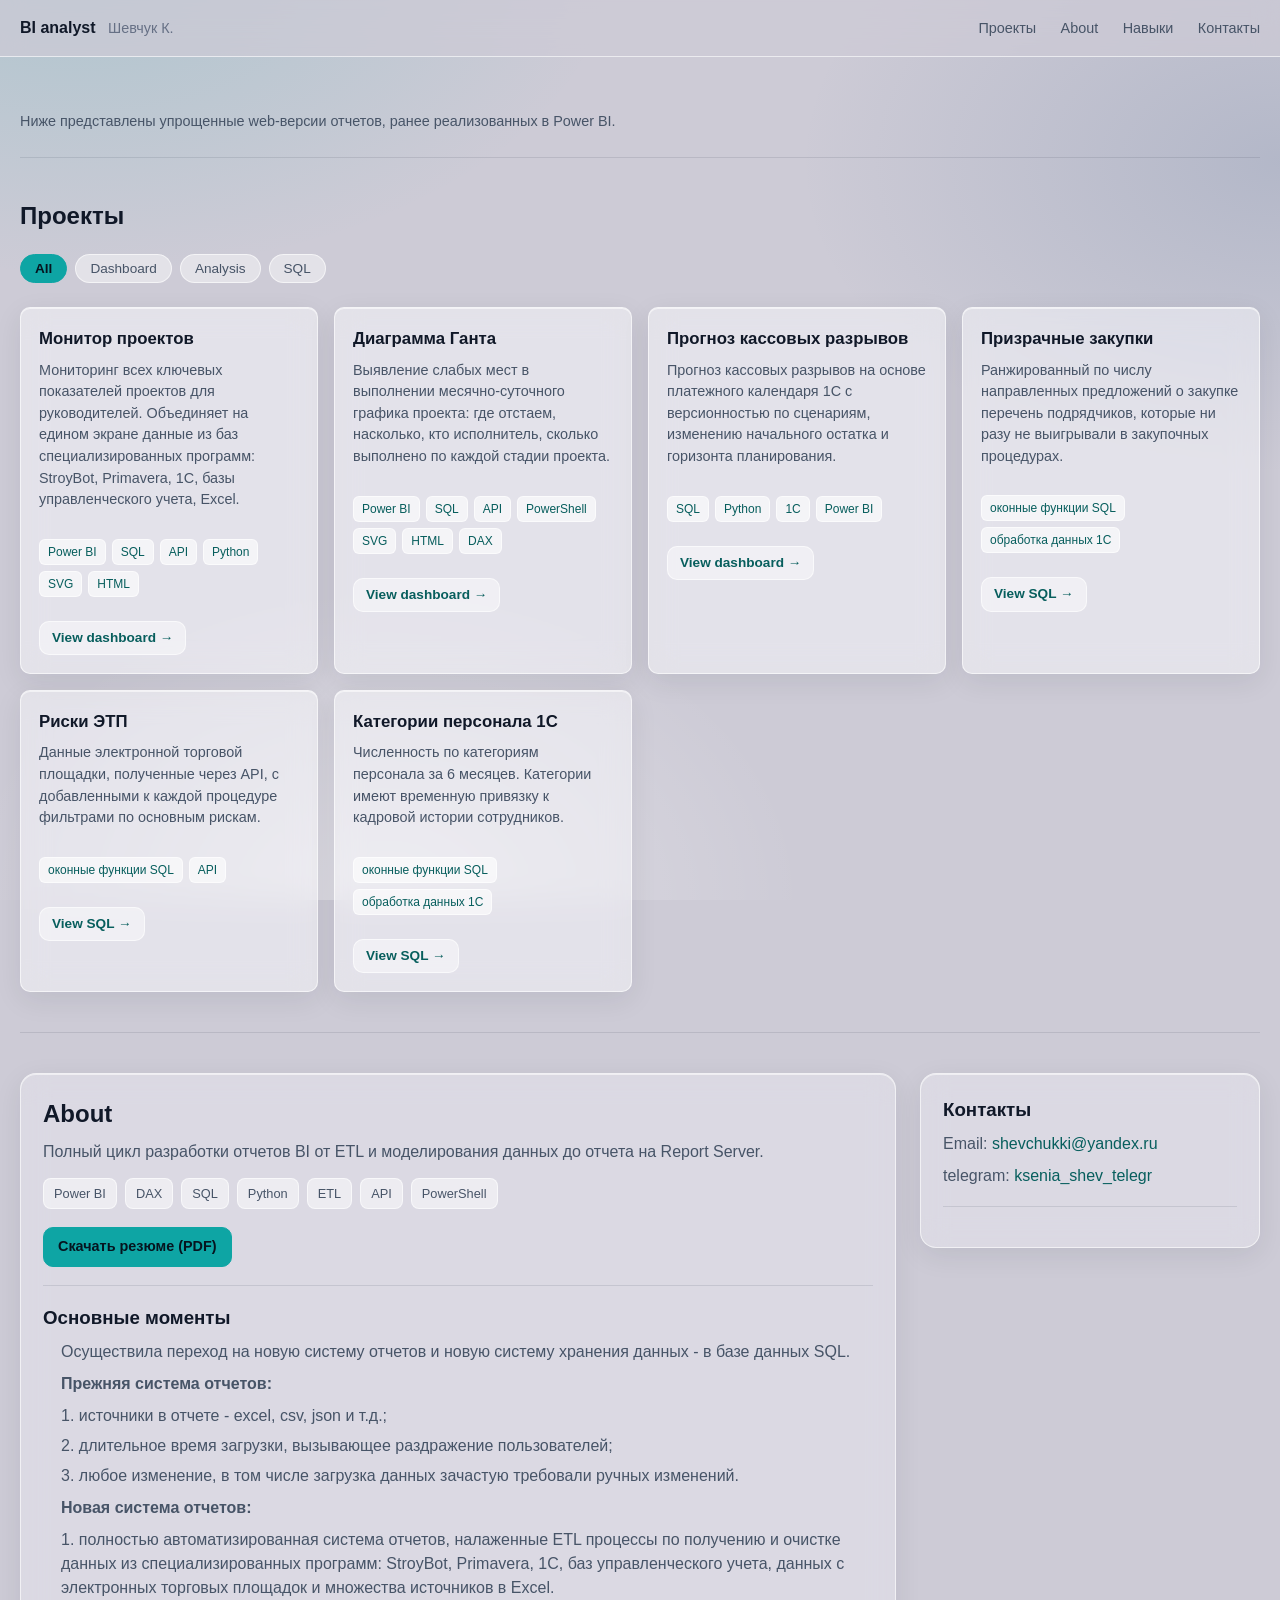
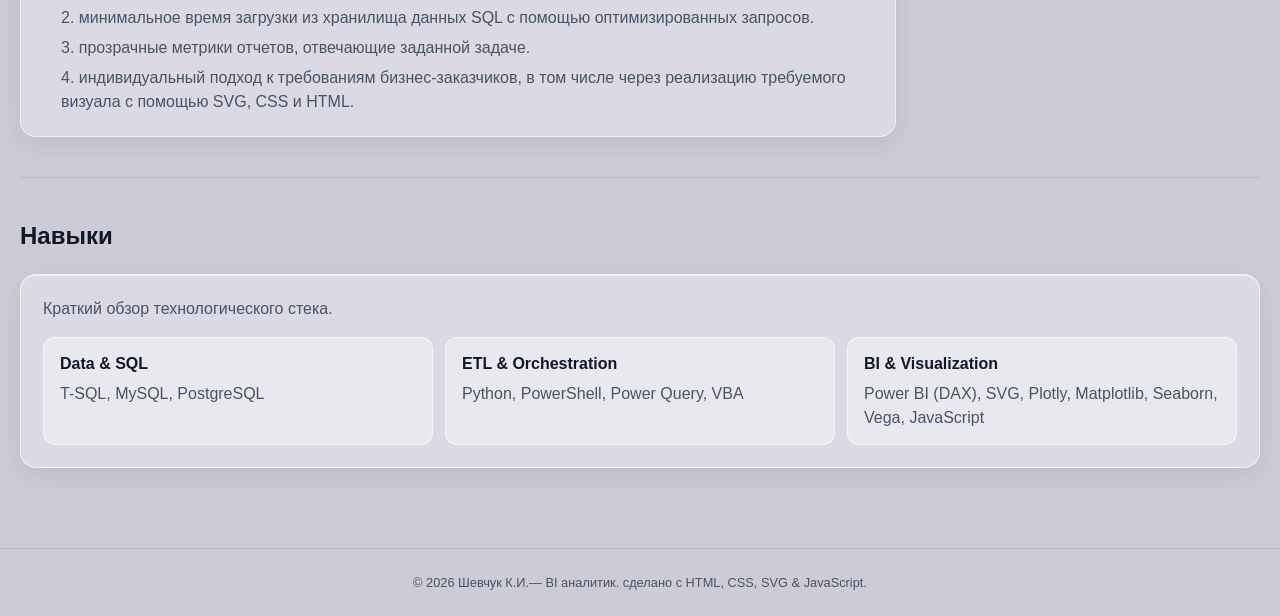
==== index.html @ 77c1cafa "загружаем готовый проект - первая загрузка" ====
<!DOCTYPE html>
<html lang="en">

<head>
    <meta charset="UTF-8">
    <meta name="viewport" content="width=device-width, initial-scale=1.0">
    <title>BI analyst</title>
    <link rel="stylesheet" href="style.css">
</head>

<body>

    <header class="site-header">
        <div class="container header-inner">
            <div class="brand">
                <span class="brand-name" id="profile-name">BI analyst</span>
                <span class="brand-role" id="profile-role">Шевчук К.</span>
            </div>
            <nav>
                <a href="#projects">Проекты</a>
                <a href="#about">About</a>
                <a href="#skills">Навыки</a>
                <a href="#contact">Контакты</a>
            </nav>
        </div>
    </header>

    <section class="hero">
        <div class="container">
            <p id="profile-summary" class="hero-summary">Loading profile…</p>
        </div>
    </section>

    <main class="container">

        <section id="projects" class="section">
            <h2>Проекты</h2>

            <div class="filters" id="filters" role="tablist" aria-label="Filter projects by category">
                <button class="filter-btn is-active" data-filter="all">All</button>
            </div>

            <div class="project-grid" id="project-grid">

            </div>
        </section>

       
        <!-- <section id="chart" class="section">
            <h2 id="chart-title">Highlights</h2>
            <svg id="bar-chart" viewBox="0 0 320 220" preserveAspectRatio="xMidYMid meet" role="img"
                aria-label="Bar chart">
                
            </svg>
        </section> -->

        <!-- ===== Timeline =====
        <section id="timeline" class="section">
            <h2>Timeline</h2>
            <svg id="timeline-svg" viewBox="0 0 700 200" preserveAspectRatio="xMidYMid meet" role="img"
                aria-label="Project timeline, spaced by date">
            
            </svg>
         </section>  -->

        
        <section id="about" class="section about-grid">
            <div class="card intro">
                <h2>About</h2>
                <p class="muted">Полный цикл разработки отчетов BI от ETL и моделирования данных до отчета на Report Server.</p>

                <div class="skills">
                    <span class="chip">Power BI</span>
                    <span class="chip">DAX</span>
                    <span class="chip">SQL</span>
                    <span class="chip">Python</span>
                    <span class="chip">ETL</span>
                    <span class="chip">API</span>
                    <span class="chip">PowerShell</span>
                </div>

                <div class="about-actions">
                    <a class="btn download" href="resume.pdf" download>Скачать резюме (PDF)</a>
                    <!-- <a class="link-quiet" href="#contact">Email / LinkedIn</a> -->
                </div>

                <hr class="card-divider">

                <h3>Основные моменты</h3>
                <ul class="highlights">
                Осуществила переход на новую систему отчетов и новую систему хранения данных - в базе данных SQL. 
    <p></p>
	<p class="marked">Прежняя система отчетов: </p>
	<li>1. источники в отчете - excel, csv, json и т.д.;</li>
	<li>2. длительное время загрузки, вызывающее раздражение пользователей;</li>
	<li>3. любое изменение, в том числе загрузка данных зачастую требовали ручных изменений.</li>
	<p></p>
	<p class="marked">Новая система отчетов:</p>
	<li>1. полностью автоматизированная система отчетов, налаженные ETL процессы по получению и очистке данных из специализированных программ: StroyBot, Primavera, 1C, баз управленческого учета, данных с электронных торговых площадок и множества источников в Excel.</li>
	<li>2. минимальное время загрузки из хранилища данных SQL с помощью оптимизированных запросов.</li>
	<li>3. прозрачные метрики отчетов, отвечающие заданной задаче.</li>
    <li>4. индивидуальный подход к требованиям бизнес-заказчиков, в том числе через реализацию требуемого визуала с помощью SVG, CSS и HTML.</li>

                </ul>
            </div>

            <aside  id="contact" class="card contact-card">
                <h3>Контакты</h3>
                <p class="muted">Email: <a href="shevchukki@yandex.ru">shevchukki@yandex.ru</a></p>
                <p class="muted">telegram: <a href="https://t.me/ksenia_shev_telegr">ksenia_shev_telegr</a></p> 
                <!-- <p class="muted">GitHub: <a href="#">github.com/your</a></p> -->

                <hr class="card-divider">

                <!-- <h4>Quick tech</h4>
                <div class="tags">
                    <span class="tag">SQL</span>
                    <span class="tag">Power BI</span>
                    <span class="tag">DAX</span>
                    <span class="tag">Python</span>
                </div> -->
            </aside>
        </section>

       
        <section id="skills" class="section">
            <h2>Навыки </h2>
            <div class="card">
                <p class="muted">Краткий обзор технологического стека.</p>
                <div class="skills-grid">
                    <div class="skill-group">
                        <h4>Data &amp; SQL</h4>
                        <p class="muted">T-SQL, MySQL, PostgreSQL</p>
                    </div>
                    <div class="skill-group">
                        <h4>ETL &amp; Orchestration</h4>
                        <p class="muted">Python, PowerShell, Power Query, VBA</p>
                    </div>
                    <div class="skill-group">
                        <h4>BI &amp; Visualization</h4>
                        <p class="muted">Power BI (DAX), SVG, Plotly, Matplotlib, Seaborn, Vega, JavaScript</p>
                    </div>
                    <!-- <div class="skill-group">
                        <h4>Cloud / DevOps</h4>
                        <p class="muted">Azure, Git, CI/CD, deployment pipelines</p>
                    </div> -->
                </div>
            </div>
        </section>


        <!-- <section id="contact" class="section">
            <div class="card cta">
                <div>
                    <h3>Get in touch</h3>
                    <p class="muted">Email me at <a href="mailto:you@domain.com">you@domain.com</a> — or download my
                        resume to see full experience.</p>
                </div>
                <div class="cta-actions">
                    <a class="btn download" href="mailto:you@domain.com">Email</a>
                    <a class="btn" href="https://www.linkedin.com/" target="_blank" rel="noopener">LinkedIn</a>
                </div>
            </div>
        </section> -->

    </main>

    <footer class="site-footer">
        <div class="container">
            <p>&copy; <span id="year">2026</span> Шевчук К.И.— BI аналитик. сделано с HTML, CSS, SVG &amp; JavaScript.</p>
        </div>
    </footer>

    <script src="script.js"></script>
</body>

</html>
---- style.css ----
:root {
  --bg: #cdcbd6;

  /* --bg: #b4c0d5; */
  /* --bg: #b7c7d6; */
  /* --bg: #cbd5db; */
  /* --bg: #b7b4c7; */
  /* --bg: #b7b8cc; */
  /* --bg: #d5dbe2; */
  /* --bg: #bcc0de; */
  /* --bg: #e2d4e0; */
  /* --bg: #F7F8FA; */
  --surface: #FFFFFF;
  --surface-2: #FFFFFF;
  --border: #E2E6EB;
  --muted: #9aa4b2;
  --color-border-strong: #CBD2DA;
  --text: #101828;
  --color-text-secondary: #475467;
  --text-muted: #667085;
  --accent: #0EA5A4;
  --accent-2: #0B8483;
  --accent-ink: #075E5D;

  --glass: rgba(255, 255, 255, 0.28);
  --glass-strong: rgba(255, 255, 255, 0.45);
  --glass-border: rgba(255, 255, 255, 0.6);
  --glass-shadow: 0 8px 28px rgba(16, 24, 40, 0.08), inset 0 1px 0 rgba(255, 255, 255, 0.55);
  --glass-blur: blur(14px) saturate(130%);

  --radius: 10px;
  --max-width: 1560px;
  font-size: 16px;
}


@supports not ((backdrop-filter: blur(1px)) or (-webkit-backdrop-filter: blur(1px))) {
  :root {
    --glass: rgba(255, 255, 255, 0.55);
    --glass-strong: rgba(255, 255, 255, 0.7);
  }
}

* {
  box-sizing: border-box;
}

body {
  margin: 0;

  background:
    radial-gradient(900px 520px at 6% -4%, rgba(14, 165, 164, 0.16), transparent 60%),
    radial-gradient(800px 520px at 100% 18%, rgba(62, 95, 138, 0.18), transparent 60%),
    radial-gradient(700px 520px at 30% 100%, rgba(255, 255, 255, 0.35), transparent 60%),
    var(--bg);
  background-attachment: fixed;
  color: var(--text);
  font-family: -apple-system, BlinkMacSystemFont, "Arial", Roboto, Helvetica, sans-serif;
  line-height: 1.5;
}

a:focus-visible,
button:focus-visible {
  outline: 2px solid var(--accent-2);
  outline-offset: 2px;
}

.container {
  max-width: var(--max-width);
  margin: 0 auto;
  padding: 0 20px;
}


.site-header {
  border-bottom: 1px solid var(--glass-border);
  position: sticky;
  top: 0;
  background: rgba(205, 203, 214, 0.7);
  -webkit-backdrop-filter: blur(12px);
  backdrop-filter: blur(12px);
  z-index: 10;
}

.header-inner {
  display: flex;
  justify-content: space-between;
  align-items: center;
  padding: 16px 20px;
}

.brand-name {
  font-weight: 700;
  margin-right: 8px;
}

.brand-role {
  color: var(--text-muted);
  font-size: 0.9rem;
}

nav a {
  color: var(--color-text-secondary);
  text-decoration: none;
  margin-left: 20px;
  font-size: 0.9rem;
}

nav a:hover {
  color: var(--accent-ink);
}

.hero {
  padding: 40px 0 10px;
}

.hero-summary {
  font-size: 0.9rem;
  color: var(--color-text-secondary);
  max-width: 90%;
}

.section {
  padding: 40px 0;
  border-top: 1px solid rgba(16, 24, 40, 0.1);
}

.section h2 {
  margin: 0 0 20px;
}


.card {
  background: var(--glass);
  border: 1px solid var(--glass-border);
  border-radius: 16px;
  padding: 22px;
  box-shadow: var(--glass-shadow);
  -webkit-backdrop-filter: var(--glass-blur);
  backdrop-filter: var(--glass-blur);
}

.card h2 {
  margin: 0 0 8px;
}

.card h3 {
  margin: 0 0 8px;
}

.card h4 {
  margin: 0 0 6px;
}

.card p {
  margin: 0 0 8px;
}

.card p:last-child {
  margin-bottom: 0;
}

.card a:not(.btn) {
  color: var(--accent-ink);
  font-weight: 500;
  text-decoration: none;
}

.card a:not(.btn):hover {
  text-decoration: underline;
}

.muted {
  color: var(--color-text-secondary);
}

.link-quiet {
  font-size: 0.85rem;
}

.card-divider {
  margin: 18px 0;
  border: none;
  border-top: 1px solid rgba(16, 24, 40, 0.1);
}


.btn {
  display: inline-block;
  padding: 8px 14px;
  border-radius: 10px;
  border: 1px solid var(--glass-border);
  background: var(--glass-strong);
  color: var(--text);
  font-size: 0.9rem;
  font-weight: 600;
  text-decoration: none;
  transition: background 0.15s ease, border-color 0.15s ease;
}

.btn:hover {
  border-color: var(--accent);
  background: rgba(255, 255, 255, 0.65);
}

.btn.download {
  background: var(--accent);
  border-color: var(--accent);
  color: #06141f;
}

.btn.download:hover {
  background: var(--accent-2);
  border-color: var(--accent-2);
  color: #fff;
}


.about-grid {
  display: grid;
  grid-template-columns: minmax(0, 1fr) 340px;
  gap: 24px;
  align-items: start;
}

.skills {
  display: flex;
  gap: 8px;
  flex-wrap: wrap;
  margin-top: 14px;
}

.chip {
  background: rgba(255, 255, 255, 0.5);
  border: 1px solid var(--glass-border);
  padding: 5px 10px;
  border-radius: 8px;
  color: var(--color-text-secondary);
  font-size: 0.8rem;
  font-weight: 500;
}

.about-actions {
  display: flex;
  align-items: center;
  flex-wrap: wrap;
  gap: 14px;
  margin-top: 18px;
}

.highlights {
  margin: 8px 0 0;
  padding-left: 18px;
  color: var(--color-text-secondary);
  list-style-type: none;
}

.highlights li+li {
  margin-top: 6px;
  
}

.marked {
  font-weight: 600;
}


.tags {
  display: flex;
  flex-wrap: wrap;
  gap: 6px;
}

/* .tags {
  position: absolute;
  bottom: 20px;         
  left: 0;
  right: 0;
  display: flex;
  flex-wrap: wrap;
  gap: 6px;
} */


.skills-grid {
  display: grid;
  grid-template-columns: repeat(auto-fit, minmax(190px, 1fr));
  gap: 12px;
  margin-top: 16px;
}

.skill-group {
  background: rgba(255, 255, 255, 0.4);
  border: 1px solid var(--glass-border);
  border-radius: 12px;
  padding: 14px 16px;
}

.skill-group p {
  margin: 0;
}


.cta {
  display: flex;
  flex-wrap: wrap;
  align-items: center;
  justify-content: space-between;
  gap: 16px;
}

.cta-actions {
  display: flex;
  gap: 8px;
}


.filters {
  display: flex;
  flex-wrap: wrap;
  gap: 8px;
  margin-bottom: 24px;
}

.filter-btn {
  background: var(--glass-strong);
  border: 1px solid var(--glass-border);
  color: var(--color-text-secondary);
  padding: 6px 14px;
  border-radius: 999px;
  cursor: pointer;
  font-size: 0.85rem;
  transition: all 0.15s ease;
}

.filter-btn:hover {
  color: var(--text);
  border-color: var(--accent);
}

.filter-btn.is-active {
  background: var(--accent);
  color: #06141f;
  border-color: var(--accent);
  font-weight: 600;
}


.project-grid {
  display: grid;
  grid-template-columns: repeat(auto-fill, minmax(260px, 1fr));
  gap: 16px;
}

.project-card {
  display: flex;
  flex-direction: column;
  background: var(--glass-strong);
  border: 1px solid var(--glass-border);
  border-radius: var(--radius);
  padding: 18px;
  box-shadow: var(--glass-shadow);
  -webkit-backdrop-filter: var(--glass-blur);
  backdrop-filter: var(--glass-blur);
  transition: transform 0.15s ease, border-color 0.15s ease;
  color: inherit;
  text-decoration: none;
}

.project-card:hover {
  transform: translateY(-2px);
  border-color: var(--accent);
}

.project-card.has-detail {
  cursor: pointer;
}

.project-card h3 {
  margin: 0 0 8px;
  font-size: 1.05rem;
}

.project-card p {
  margin: 0 0 12px;
  color: var(--color-text-secondary);
  font-size: 0.9rem;
}

.project-card.is-hidden {
  display: none;
}

.view-detail {
  align-self: flex-start;
  margin-top: 12px;
  padding: 6px 12px;
  border-radius: 10px;
  background: var(--glass-strong);
  border: 1px solid var(--glass-border);
  color: var(--accent-ink);
  font-size: 0.85rem;
  font-weight: 600;
  transition: background 0.15s ease, border-color 0.15s ease;
  /* position: relative; */
}

.project-card.has-detail:hover .view-detail {
  background: rgba(255, 255, 255, 0.7);
  border-color: var(--accent);
}

.tag-list {
  display: flex;
  flex-wrap: wrap;
  gap: 6px;
  margin-bottom: 12px;
  padding: 0;
  list-style: none;
}

.tag {
  background: rgba(255, 255, 255, 0.6);
  border: 1px solid var(--glass-border);
  color: var(--accent-ink);
  font-size: 0.75rem;
  font-weight: 500;
  padding: 3px 8px;
  border-radius: 6px;
}



/* KPI tiles inside project cards */
.metric-list {
  display: grid;
  grid-template-columns: repeat(auto-fit, minmax(72px, 1fr));
  gap: 8px;
  margin: auto 0 0;
  /* pushes the KPIs to the bottom so cards line up */
  padding: 0;
  list-style: none;
  font-size: 0.75rem;
  color: var(--color-text-secondary);
}

.metric-list>* {
  padding: 8px 10px;
  border-radius: 8px;
  background: rgba(255, 255, 255, 0.45);
  border: 1px solid var(--glass-border);
  line-height: 1.25;
}

.metric-list strong {
  display: block;
  margin-bottom: 2px;
  color: var(--accent-ink);
  font-size: 1.05rem;
  font-weight: 700;
}

/* ---------- Bar chart ---------- */
#bar-chart {
  width: 100%;
  max-width: 1000px;
  height: auto;
  display: block;
}

/* Horizontal bars */
.bar {
  transition: width 0.8s ease;
  /* animate width, not height */
  /* fill: #003153; */
  fill: #3E5F8A;
}

.bar-value {
  font-size: 13px;
  fill: #0EA5A4;
  font-weight: 600;
}

.bar-label {
  font-size: 12px;
  fill: #475467;
  font-weight: 500;
}

.bar-label-task {
  font-size: 12px;
  /* fill: #3a4049; */
  /* fill: #182633; */
  fill: var(--complete-color, #182633);
  font-weight: 500;
}

.bar-label-other {
  font-size: 12px;
  /* fill:#182633; */
  fill: var(--complete-color, #182633);
  font-weight: 500;
}

.bar-completion {
  fill: #4CAF50;
}

.completion-text {
  text-anchor: middle;
  font-size: 11px;
  fill: #182633;
  font-weight: 600;
}

.bar-plan {
  fill: #B8C1CE;
  fill-opacity: 0.7;
  stroke: #d1d5db;
  stroke-width: 1;
}

.backlog-text {
  text-anchor: "start";
  font-size: 10px;
  fill: #182633;
  font-weight: 600;
}

.header-label {
  font-size: 12px;
  /* font-weight: "bold"; */
  fill: #1a1a2e;
  font-weight: 600;
}

.month-label {
  font-size: 12px;
  fill: #1a1a2e;
  font-weight: 600;
}

.week-gridLine {
  stroke: #667085;
  stroke-width: 1px;
  stroke-dasharray: 4, 4
}

.axis-line {
  stroke: #667085;
  stroke-width: 2;
}

/*
.bar {
  fill: var(--accent);
  transition: height 0.6s ease, y 0.6s ease, fill 0.15s ease;
}
.bar:hover { fill: var(--accent-2); }
.bar-label { fill: var(--text-muted); font-size: 9px; }
.bar-value { fill: var(--text); font-size: 10px; font-weight: 600; }
.axis-line { stroke: var(--border); stroke-width: 1; } */


#timeline-svg {
  width: 100%;
  max-width: 100%;
  height: auto;
  display: block;
}

.timeline-axis {
  stroke: var(--border);
  stroke-width: 2;
}

.timeline-connector {
  stroke: var(--border);
  stroke-width: 1.5;
}

.timeline-dot {
  fill: var(--accent);
  stroke: var(--bg);
  stroke-width: 2;
  transition: fill 0.15s ease, r 0.15s ease;
  cursor: pointer;
}

/* .timeline-node:hover .timeline-dot { fill: var(--accent-2); r: 8; } */
.timeline-date-label {
  fill: var(--text-muted);
  font-size: 9px;
}

.timeline-title-label {
  fill: var(--text);
  font-size: 11px;
  font-weight: 600;
}


.site-footer {
  margin-top: 40px;
  border-top: 1px solid rgba(16, 24, 40, 0.1);
  padding: 24px 0;
  color: var(--color-text-secondary);
  font-size: 0.8rem;
  text-align: center;
}

.site-footer p {
  margin: 0;
}


.back-link {
  color: var(--text-muted);
  text-decoration: none;
  font-size: 0.85rem;
  display: inline-block;
  margin-bottom: 20px;
}

.back-link:hover {
  color: var(--accent);
}

.detail-hero h1 {
  margin-bottom: 6px;
  margin-left: 20px;
}
.detail-hero .detail-meta {
  color: var(--text-muted);
  font-size: 0.9rem;
  margin-left: 20px;
}
.detail-hero .detail-summary {
  max-width: 90%;
  color: var(--text-muted);
  margin-top: 12px;
  margin-left: 20px;
  text-wrap: balance;
}

.kpi-grid {
  display: grid;
  grid-template-columns: repeat(auto-fit, minmax(140px, 1fr));
  gap: 12px;
  margin: 28px 0;
}

.kpi-card {
  background: var(--glass-strong);
  border: 1px solid var(--glass-border);
  border-radius: var(--radius);
  padding: 14px 16px;
  box-shadow: var(--glass-shadow);
  -webkit-backdrop-filter: var(--glass-blur);
  backdrop-filter: var(--glass-blur);
}

.kpi-card .kpi-value {
  font-size: 1.4rem;
  font-weight: 700;
  color: var(--accent-2);
  display: block;
}

.kpi-card .kpi-label {
  font-size: 0.8rem;
  color: var(--color-text-secondary);
}

.detail-chart-block {
  margin-bottom: 40px;
}

.detail-chart-block h2 {
  margin-bottom: 4px;
}

.detail-chart-block .chart-note {
  color: var(--text-muted);
  font-size: 0.85rem;
  margin-bottom: 16px;
}

/* #region-chart, #trend-chart {
  width: 100%;
  max-width: 620px;
  height: auto;
  display: block;
} */
#region-chart,
#trend-chart {
  width: 100%;
  height: 600px;
  /* or
  width: 1200px;
  height: 700px; */
}

.gantt-filters {
  display: flex;
  align-items: center;
  flex-wrap: wrap;
  gap: 12px;
  margin: 0 0 12px;
  font: 14px Arial, sans-serif;
}

.gantt-filters label {
  display: flex;
  align-items: center;
  gap: 6px;
}

.gantt-filters select,
.gantt-filters input,
.gantt-filters button {
  padding: 6px 8px;
  border: 1px solid #667085;
  border-radius: 4px;
}

#gantt-filter-info {
  color: #6b7280;
}

.gantt-scroll {
  overflow-x: auto;
}

#gantt-chart {
  width: auto;
  max-width: none;
  height: auto;
  display: block;
}

.line-path {
  fill: none;
  stroke: var(--accent);
  stroke-width: 2.5;
  stroke-linecap: round;
  stroke-linejoin: round;
}

.line-dot {
  fill: var(--accent-2);
}

.grid-line {
  stroke: var(--border);
  stroke-width: 1;
}

#factText {
  white-space: pre-wrap;
  /* keeps spaces and line breaks */
}


@media (max-width: 860px) {
  .about-grid {
    grid-template-columns: 1fr;
  }

  .header-inner {
    flex-wrap: wrap;
    gap: 8px;
  }

  nav a {
    margin-left: 0;
    margin-right: 16px;
  }
}
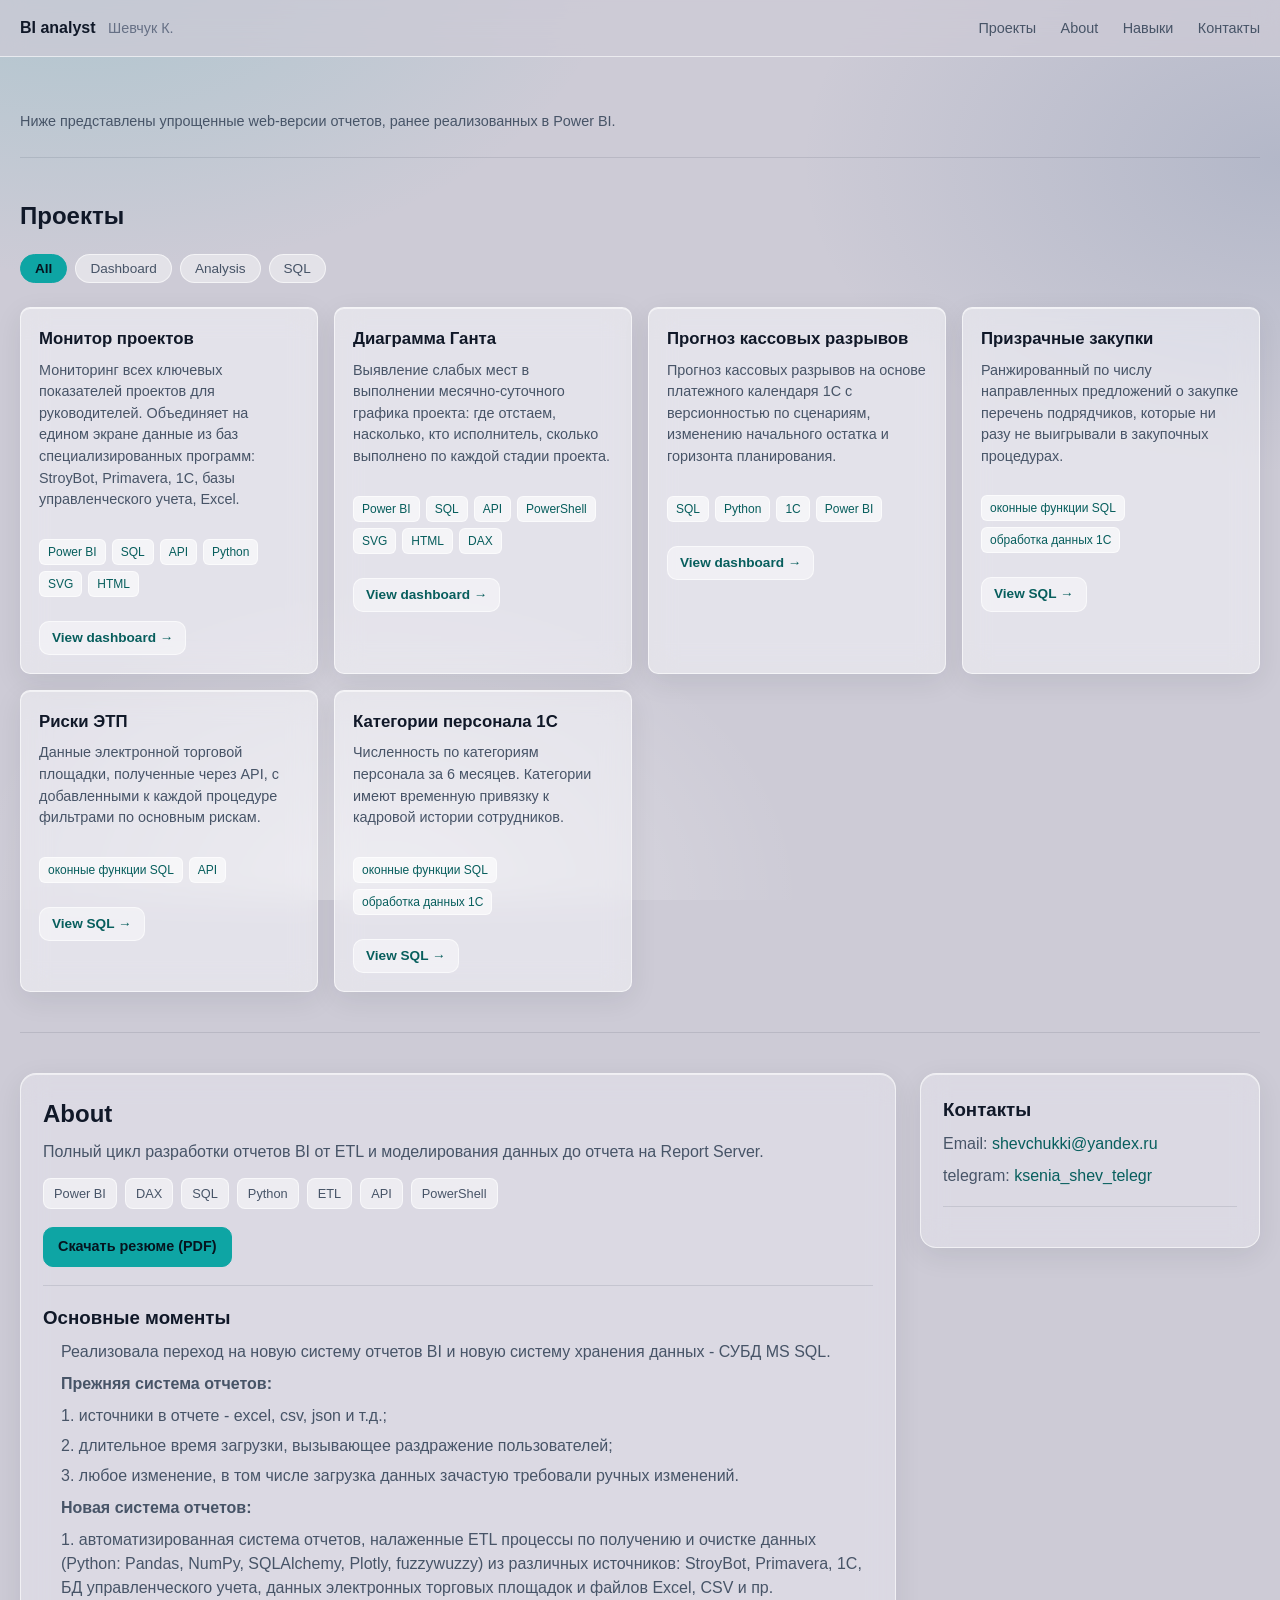
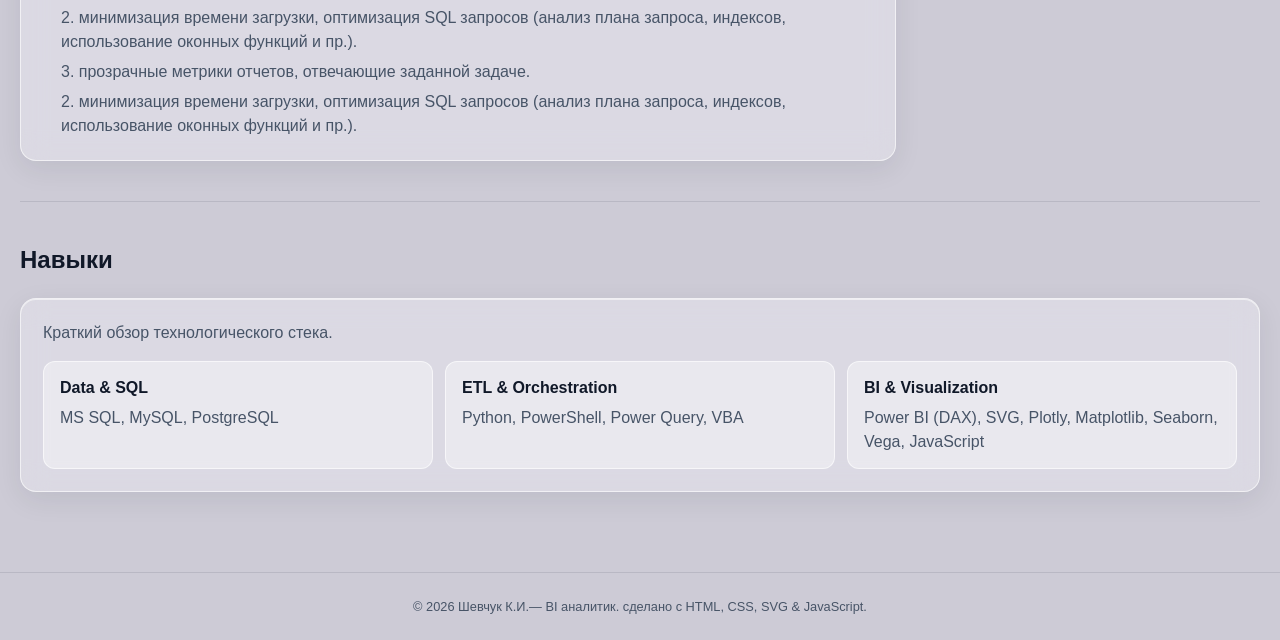
==== commit 2b9fc884: "изменения в разделе About" ====
--- a/index.html
+++ b/index.html
@@ -88,7 +88,7 @@
 
                 <h3>Основные моменты</h3>
                 <ul class="highlights">
-                Осуществила переход на новую систему отчетов и новую систему хранения данных - в базе данных SQL. 
+                Реализовала переход на новую систему отчетов BI и новую систему хранения данных - СУБД MS SQL. 
     <p></p>
 	<p class="marked">Прежняя система отчетов: </p>
 	<li>1. источники в отчете - excel, csv, json и т.д.;</li>
@@ -96,10 +96,10 @@
 	<li>3. любое изменение, в том числе загрузка данных зачастую требовали ручных изменений.</li>
 	<p></p>
 	<p class="marked">Новая система отчетов:</p>
-	<li>1. полностью автоматизированная система отчетов, налаженные ETL процессы по получению и очистке данных из специализированных программ: StroyBot, Primavera, 1C, баз управленческого учета, данных с электронных торговых площадок и множества источников в Excel.</li>
-	<li>2. минимальное время загрузки из хранилища данных SQL с помощью оптимизированных запросов.</li>
+	<li>1. автоматизированная система отчетов, налаженные ETL процессы по получению и очистке данных (Python: Pandas, NumPy, SQLAlchemy, Plotly, fuzzywuzzy) из различных источников: StroyBot, Primavera, 1C, БД управленческого учета, данных электронных торговых площадок и файлов Excel, CSV и пр.</li>
+	<li>2. минимизация времени загрузки, оптимизация SQL запросов (анализ плана запроса, индексов, использование оконных функций и пр.).</li>
 	<li>3. прозрачные метрики отчетов, отвечающие заданной задаче.</li>
-    <li>4. индивидуальный подход к требованиям бизнес-заказчиков, в том числе через реализацию требуемого визуала с помощью SVG, CSS и HTML.</li>
+    <li>2. минимизация времени загрузки, оптимизация SQL запросов (анализ плана запроса, индексов, использование оконных функций и пр.).</li>
 
                 </ul>
             </div>
@@ -130,7 +130,7 @@
                 <div class="skills-grid">
                     <div class="skill-group">
                         <h4>Data &amp; SQL</h4>
-                        <p class="muted">T-SQL, MySQL, PostgreSQL</p>
+                        <p class="muted">MS SQL, MySQL, PostgreSQL</p>
                     </div>
                     <div class="skill-group">
                         <h4>ETL &amp; Orchestration</h4>
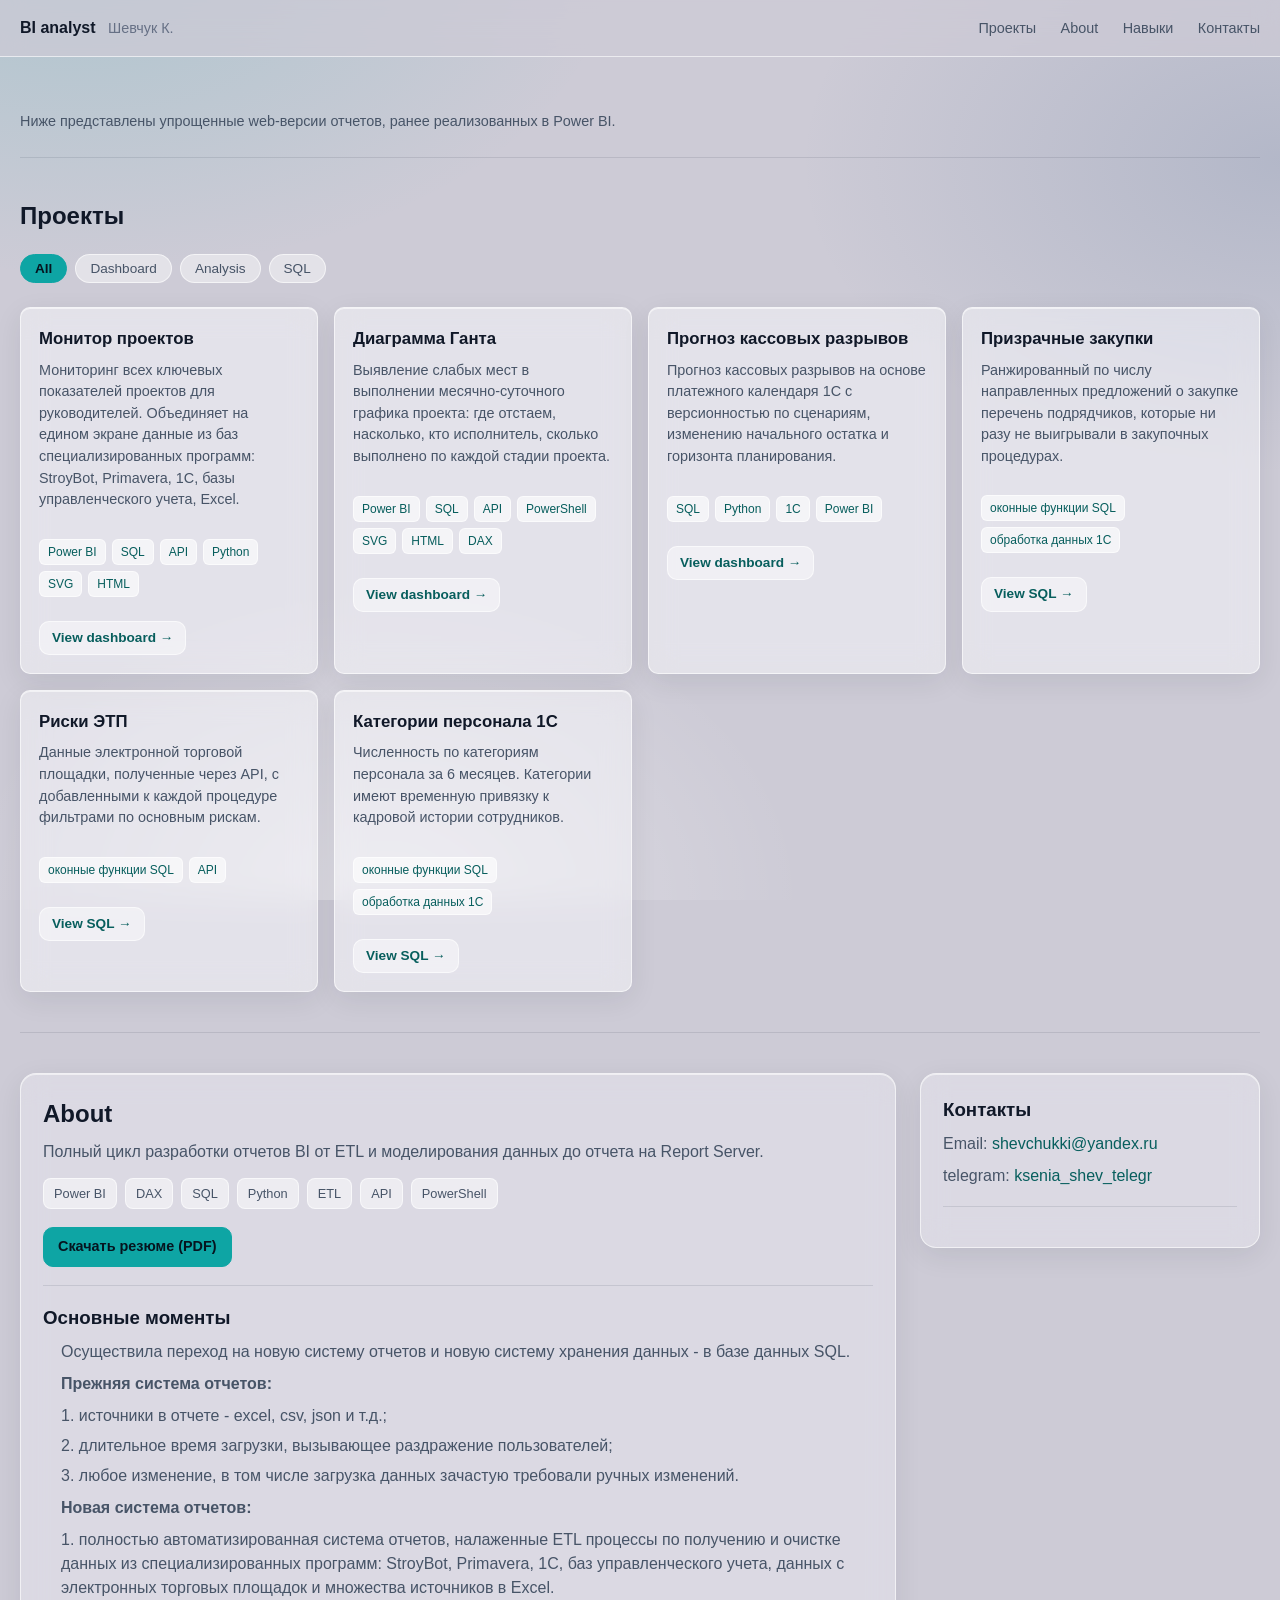
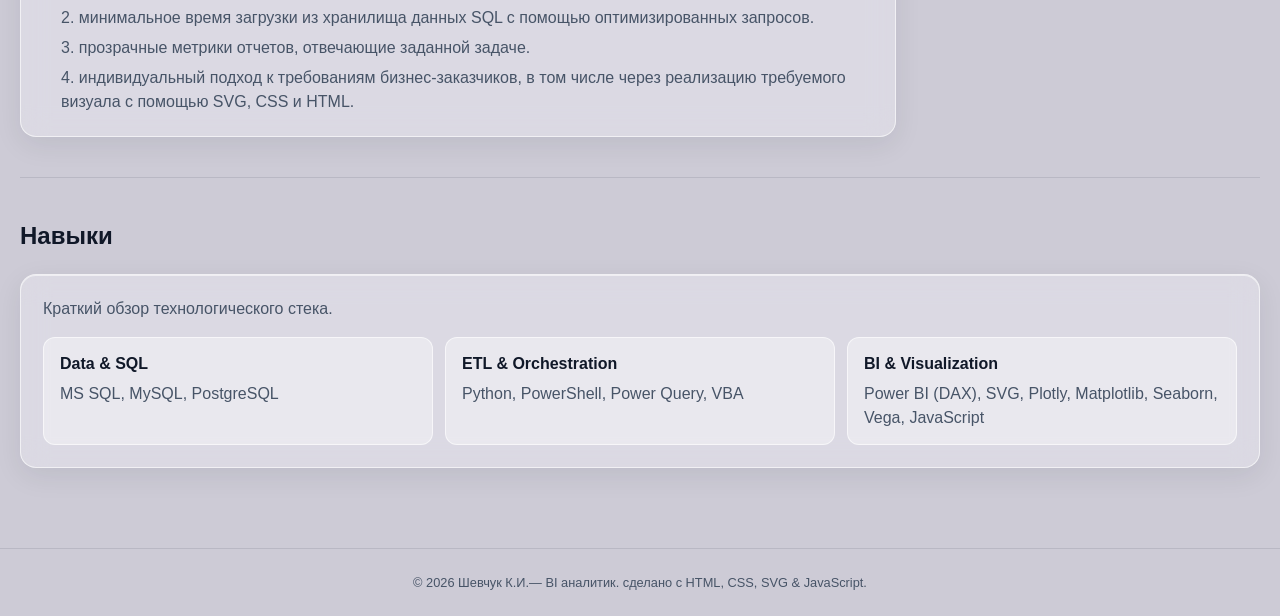
==== commit 3f89ac90: "исправлен пункт в навыках Update index.html" ====
--- a/index.html
+++ b/index.html
@@ -88,7 +88,7 @@
 
                 <h3>Основные моменты</h3>
                 <ul class="highlights">
-                Реализовала переход на новую систему отчетов BI и новую систему хранения данных - СУБД MS SQL. 
+                Осуществила переход на новую систему отчетов и новую систему хранения данных - в базе данных SQL. 
     <p></p>
 	<p class="marked">Прежняя система отчетов: </p>
 	<li>1. источники в отчете - excel, csv, json и т.д.;</li>
@@ -96,10 +96,10 @@
 	<li>3. любое изменение, в том числе загрузка данных зачастую требовали ручных изменений.</li>
 	<p></p>
 	<p class="marked">Новая система отчетов:</p>
-	<li>1. автоматизированная система отчетов, налаженные ETL процессы по получению и очистке данных (Python: Pandas, NumPy, SQLAlchemy, Plotly, fuzzywuzzy) из различных источников: StroyBot, Primavera, 1C, БД управленческого учета, данных электронных торговых площадок и файлов Excel, CSV и пр.</li>
-	<li>2. минимизация времени загрузки, оптимизация SQL запросов (анализ плана запроса, индексов, использование оконных функций и пр.).</li>
+	<li>1. полностью автоматизированная система отчетов, налаженные ETL процессы по получению и очистке данных из специализированных программ: StroyBot, Primavera, 1C, баз управленческого учета, данных с электронных торговых площадок и множества источников в Excel.</li>
+	<li>2. минимальное время загрузки из хранилища данных SQL с помощью оптимизированных запросов.</li>
 	<li>3. прозрачные метрики отчетов, отвечающие заданной задаче.</li>
-    <li>2. минимизация времени загрузки, оптимизация SQL запросов (анализ плана запроса, индексов, использование оконных функций и пр.).</li>
+    <li>4. индивидуальный подход к требованиям бизнес-заказчиков, в том числе через реализацию требуемого визуала с помощью SVG, CSS и HTML.</li>
 
                 </ul>
             </div>
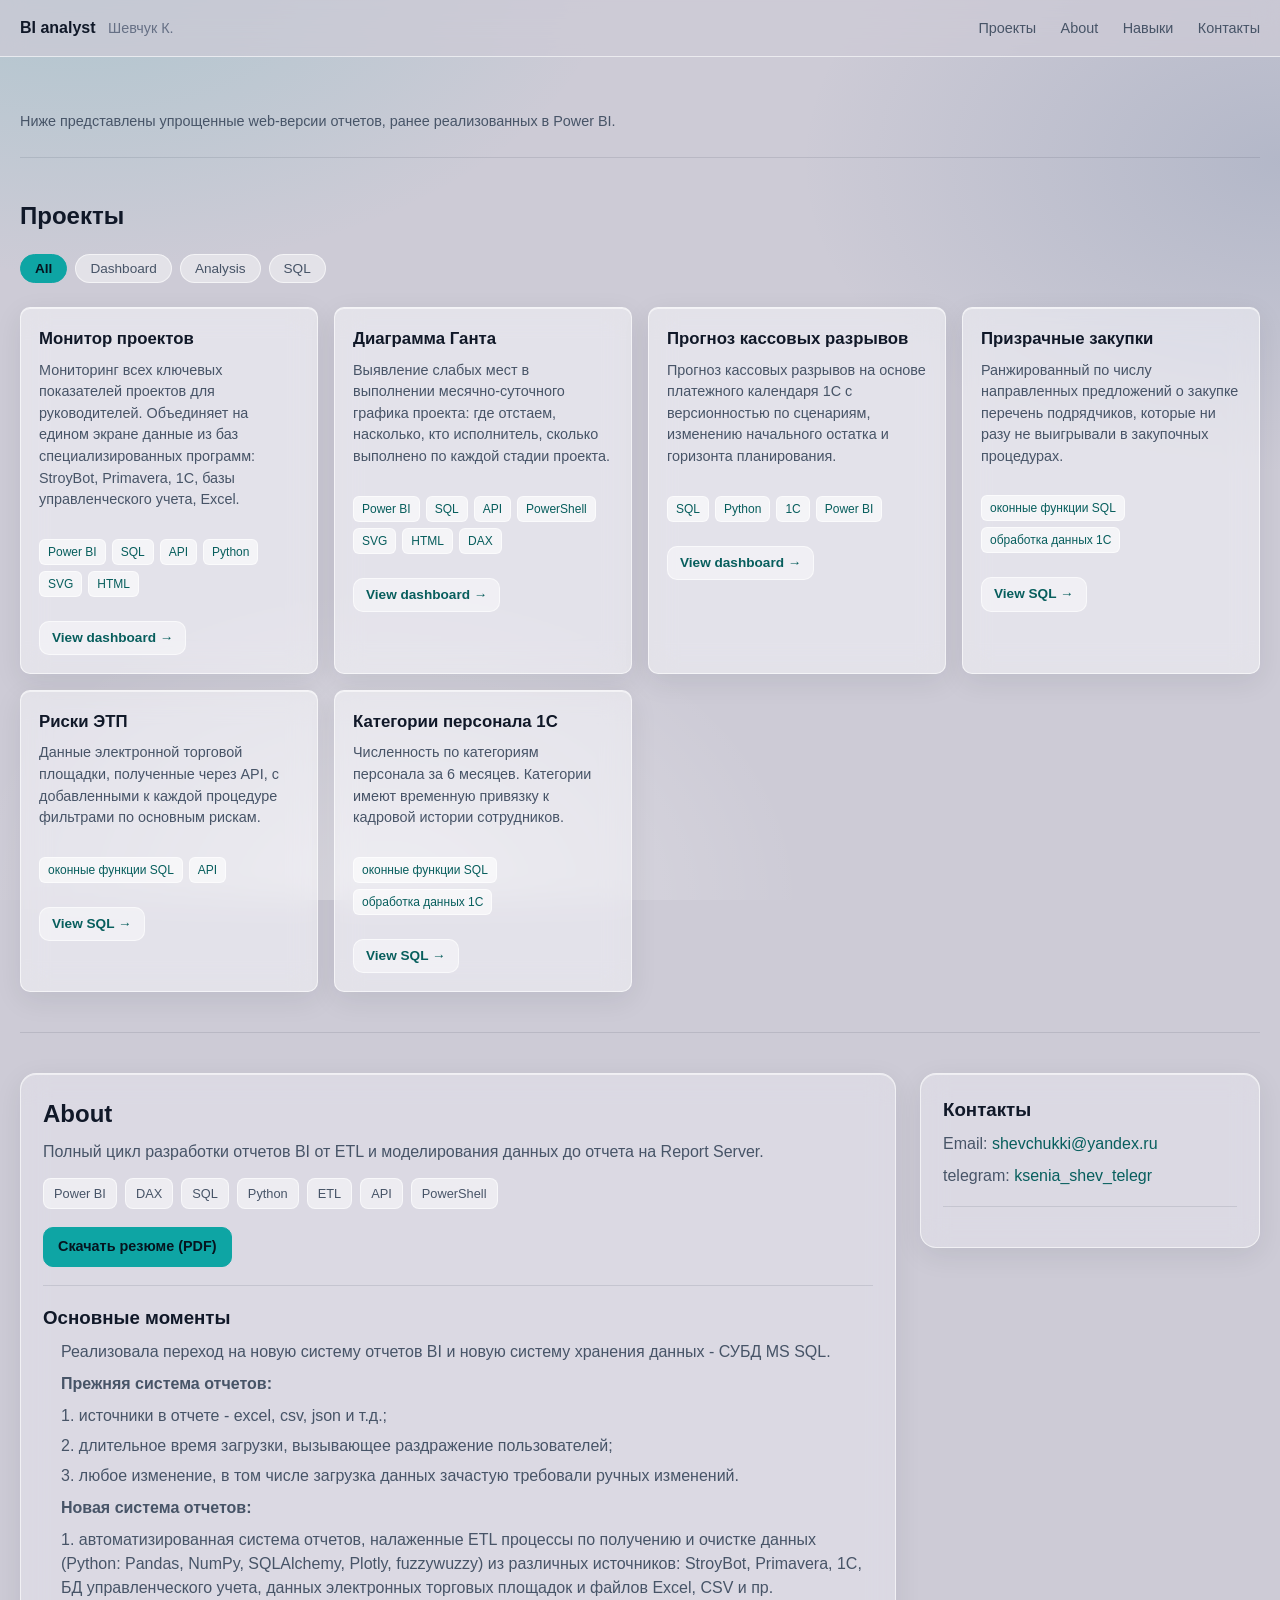
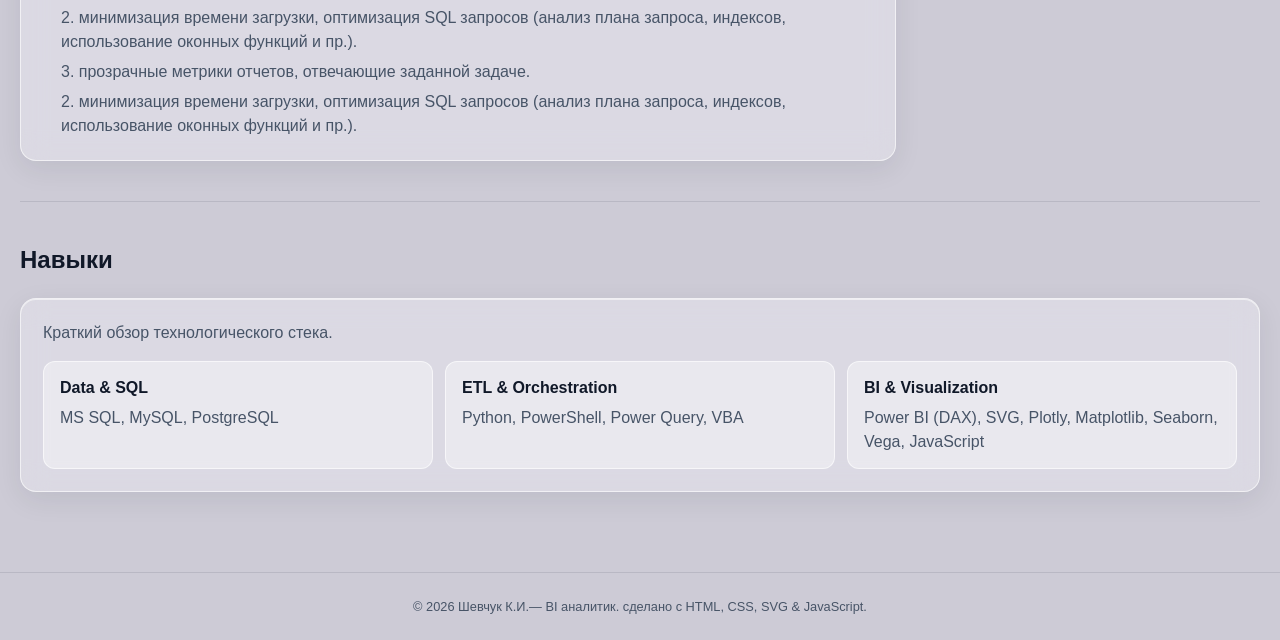
==== commit 5bd58468: "удаление лишних комментариев main и project_monitor" ====
--- a/index.html
+++ b/index.html
@@ -45,24 +45,6 @@
             </div>
         </section>
 
-       
-        <!-- <section id="chart" class="section">
-            <h2 id="chart-title">Highlights</h2>
-            <svg id="bar-chart" viewBox="0 0 320 220" preserveAspectRatio="xMidYMid meet" role="img"
-                aria-label="Bar chart">
-                
-            </svg>
-        </section> -->
-
-        <!-- ===== Timeline =====
-        <section id="timeline" class="section">
-            <h2>Timeline</h2>
-            <svg id="timeline-svg" viewBox="0 0 700 200" preserveAspectRatio="xMidYMid meet" role="img"
-                aria-label="Project timeline, spaced by date">
-            
-            </svg>
-         </section>  -->
-
         
         <section id="about" class="section about-grid">
             <div class="card intro">
@@ -88,7 +70,7 @@
 
                 <h3>Основные моменты</h3>
                 <ul class="highlights">
-                Осуществила переход на новую систему отчетов и новую систему хранения данных - в базе данных SQL. 
+                Реализовала переход на новую систему отчетов BI и новую систему хранения данных - СУБД MS SQL. 
     <p></p>
 	<p class="marked">Прежняя система отчетов: </p>
 	<li>1. источники в отчете - excel, csv, json и т.д.;</li>
@@ -96,10 +78,10 @@
 	<li>3. любое изменение, в том числе загрузка данных зачастую требовали ручных изменений.</li>
 	<p></p>
 	<p class="marked">Новая система отчетов:</p>
-	<li>1. полностью автоматизированная система отчетов, налаженные ETL процессы по получению и очистке данных из специализированных программ: StroyBot, Primavera, 1C, баз управленческого учета, данных с электронных торговых площадок и множества источников в Excel.</li>
-	<li>2. минимальное время загрузки из хранилища данных SQL с помощью оптимизированных запросов.</li>
+	<li>1. автоматизированная система отчетов, налаженные ETL процессы по получению и очистке данных (Python: Pandas, NumPy, SQLAlchemy, Plotly, fuzzywuzzy) из различных источников: StroyBot, Primavera, 1C, БД управленческого учета, данных электронных торговых площадок и файлов Excel, CSV и пр.</li>
+	<li>2. минимизация времени загрузки, оптимизация SQL запросов (анализ плана запроса, индексов, использование оконных функций и пр.).</li>
 	<li>3. прозрачные метрики отчетов, отвечающие заданной задаче.</li>
-    <li>4. индивидуальный подход к требованиям бизнес-заказчиков, в том числе через реализацию требуемого визуала с помощью SVG, CSS и HTML.</li>
+    <li>2. минимизация времени загрузки, оптимизация SQL запросов (анализ плана запроса, индексов, использование оконных функций и пр.).</li>
 
                 </ul>
             </div>
@@ -108,17 +90,9 @@
                 <h3>Контакты</h3>
                 <p class="muted">Email: <a href="shevchukki@yandex.ru">shevchukki@yandex.ru</a></p>
                 <p class="muted">telegram: <a href="https://t.me/ksenia_shev_telegr">ksenia_shev_telegr</a></p> 
-                <!-- <p class="muted">GitHub: <a href="#">github.com/your</a></p> -->
 
                 <hr class="card-divider">
 
-                <!-- <h4>Quick tech</h4>
-                <div class="tags">
-                    <span class="tag">SQL</span>
-                    <span class="tag">Power BI</span>
-                    <span class="tag">DAX</span>
-                    <span class="tag">Python</span>
-                </div> -->
             </aside>
         </section>
 
@@ -140,28 +114,10 @@
                         <h4>BI &amp; Visualization</h4>
                         <p class="muted">Power BI (DAX), SVG, Plotly, Matplotlib, Seaborn, Vega, JavaScript</p>
                     </div>
-                    <!-- <div class="skill-group">
-                        <h4>Cloud / DevOps</h4>
-                        <p class="muted">Azure, Git, CI/CD, deployment pipelines</p>
-                    </div> -->
                 </div>
             </div>
         </section>
 
-
-        <!-- <section id="contact" class="section">
-            <div class="card cta">
-                <div>
-                    <h3>Get in touch</h3>
-                    <p class="muted">Email me at <a href="mailto:you@domain.com">you@domain.com</a> — or download my
-                        resume to see full experience.</p>
-                </div>
-                <div class="cta-actions">
-                    <a class="btn download" href="mailto:you@domain.com">Email</a>
-                    <a class="btn" href="https://www.linkedin.com/" target="_blank" rel="noopener">LinkedIn</a>
-                </div>
-            </div>
-        </section> -->
 
     </main>
 
--- a/style.css
+++ b/style.css
@@ -552,15 +552,6 @@
   stroke-width: 2;
 }
 
-/*
-.bar {
-  fill: var(--accent);
-  transition: height 0.6s ease, y 0.6s ease, fill 0.15s ease;
-}
-.bar:hover { fill: var(--accent-2); }
-.bar-label { fill: var(--text-muted); font-size: 9px; }
-.bar-value { fill: var(--text); font-size: 10px; font-weight: 600; }
-.axis-line { stroke: var(--border); stroke-width: 1; } */
 
 
 #timeline-svg {
@@ -588,7 +579,6 @@
   cursor: pointer;
 }
 
-/* .timeline-node:hover .timeline-dot { fill: var(--accent-2); r: 8; } */
 .timeline-date-label {
   fill: var(--text-muted);
   font-size: 9px;
@@ -687,19 +677,12 @@
   margin-bottom: 16px;
 }
 
-/* #region-chart, #trend-chart {
-  width: 100%;
-  max-width: 620px;
-  height: auto;
-  display: block;
-} */
+
 #region-chart,
 #trend-chart {
   width: 100%;
   height: 600px;
-  /* or
-  width: 1200px;
-  height: 700px; */
+
 }
 
 .gantt-filters {
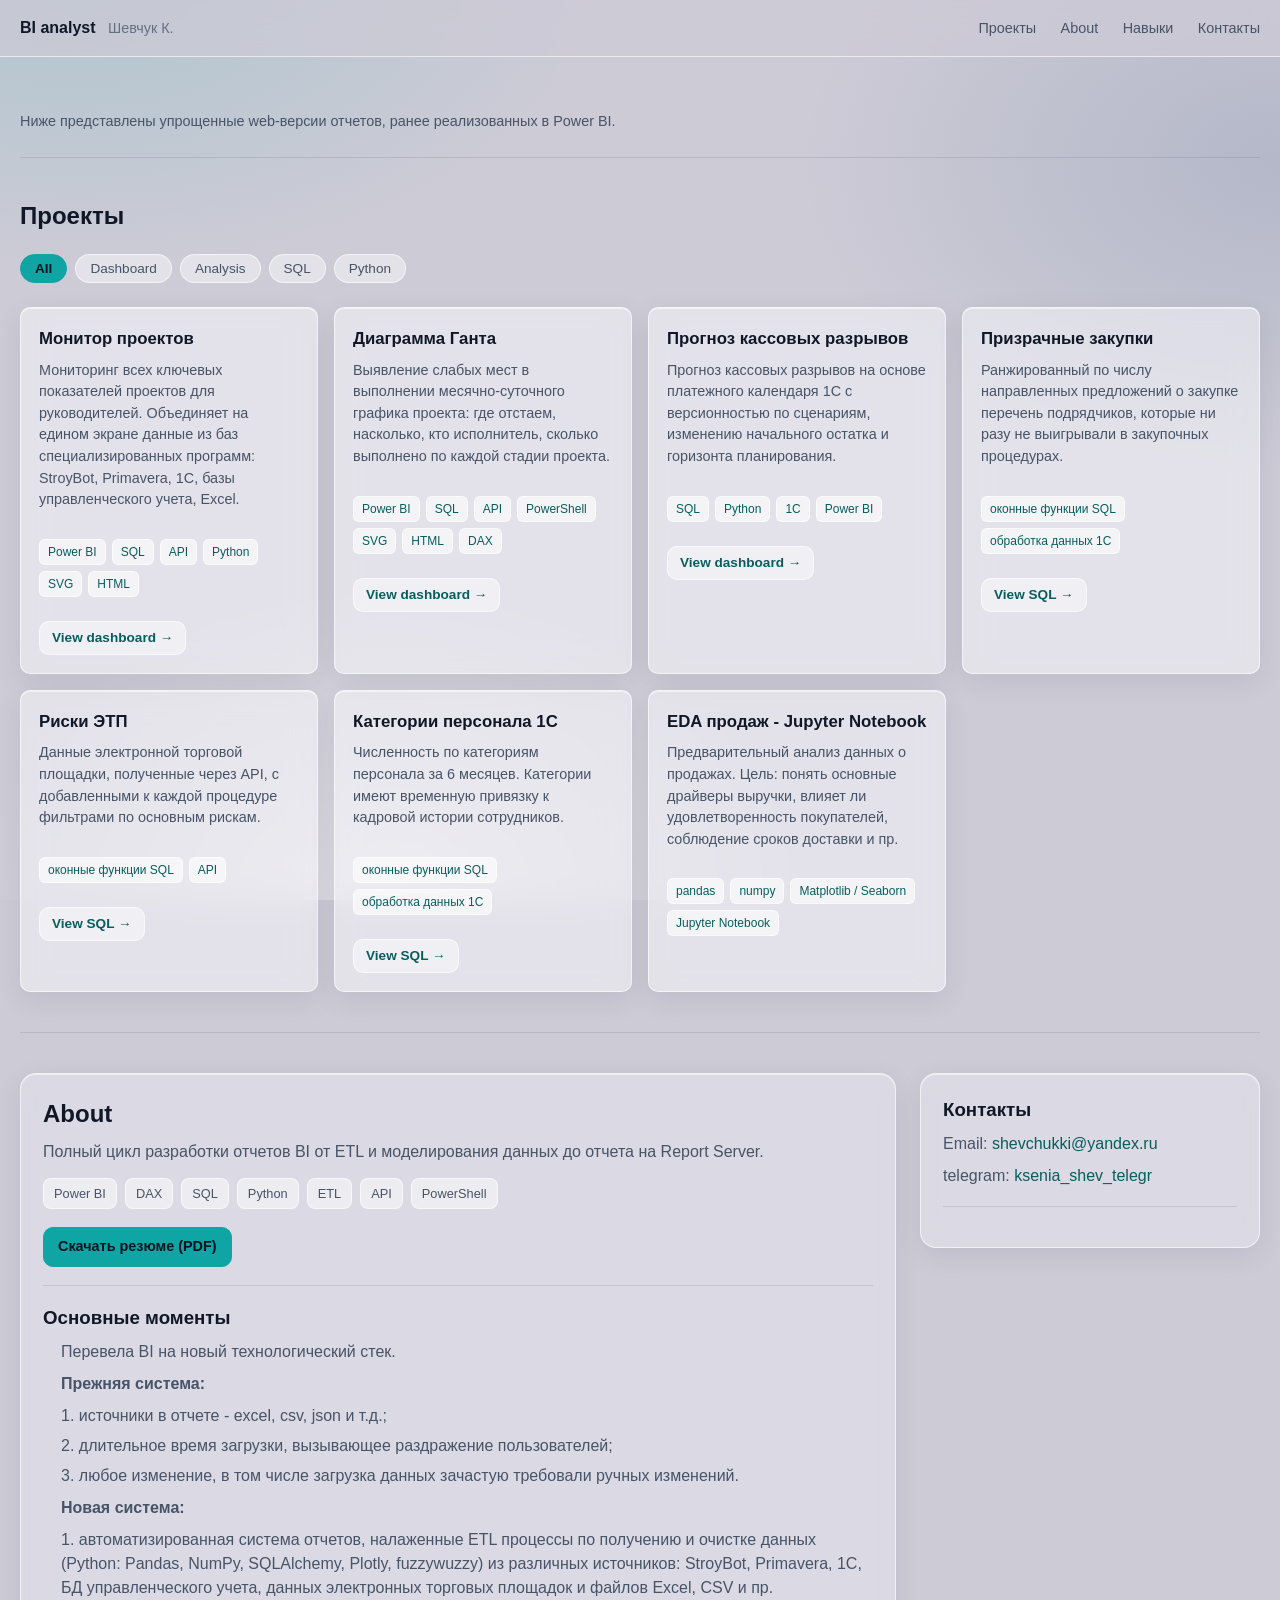
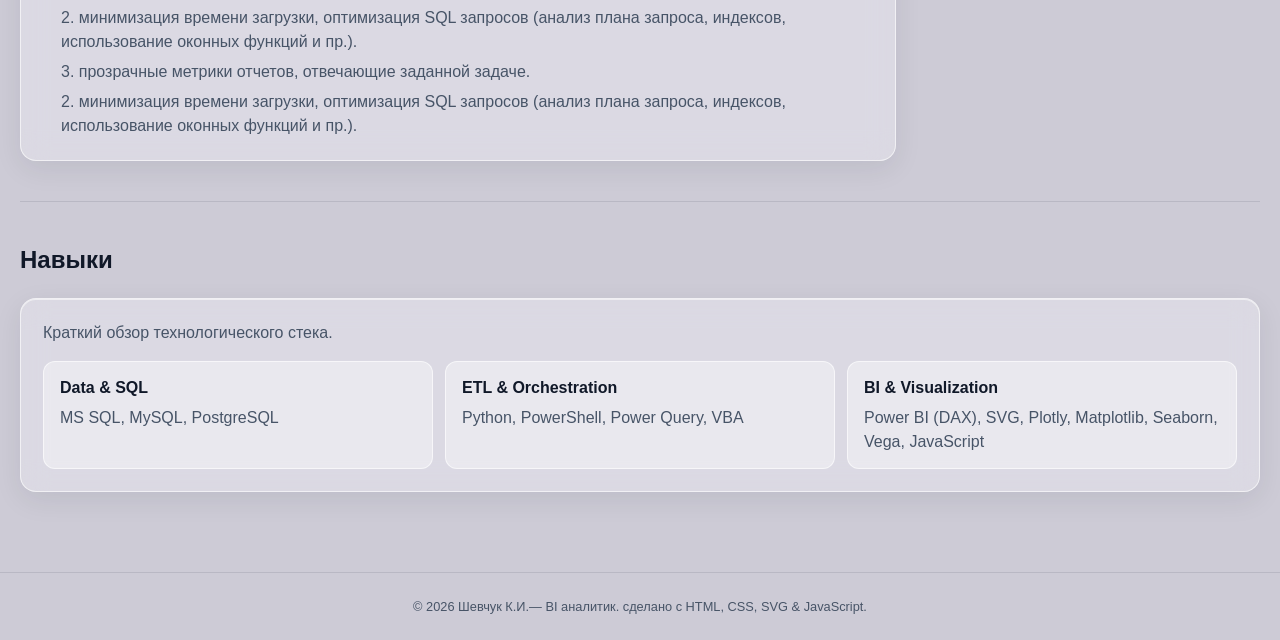
==== commit 7ac547d7: "добавление ссылки на jupyter notebook" ====
--- a/index.html
+++ b/index.html
@@ -70,14 +70,14 @@
 
                 <h3>Основные моменты</h3>
                 <ul class="highlights">
-                Реализовала переход на новую систему отчетов BI и новую систему хранения данных - СУБД MS SQL. 
+                Перевела BI на новый технологический стек.
     <p></p>
-	<p class="marked">Прежняя система отчетов: </p>
+	<p class="marked">Прежняя система: </p>
 	<li>1. источники в отчете - excel, csv, json и т.д.;</li>
 	<li>2. длительное время загрузки, вызывающее раздражение пользователей;</li>
 	<li>3. любое изменение, в том числе загрузка данных зачастую требовали ручных изменений.</li>
 	<p></p>
-	<p class="marked">Новая система отчетов:</p>
+	<p class="marked">Новая система:</p>
 	<li>1. автоматизированная система отчетов, налаженные ETL процессы по получению и очистке данных (Python: Pandas, NumPy, SQLAlchemy, Plotly, fuzzywuzzy) из различных источников: StroyBot, Primavera, 1C, БД управленческого учета, данных электронных торговых площадок и файлов Excel, CSV и пр.</li>
 	<li>2. минимизация времени загрузки, оптимизация SQL запросов (анализ плана запроса, индексов, использование оконных функций и пр.).</li>
 	<li>3. прозрачные метрики отчетов, отвечающие заданной задаче.</li>
